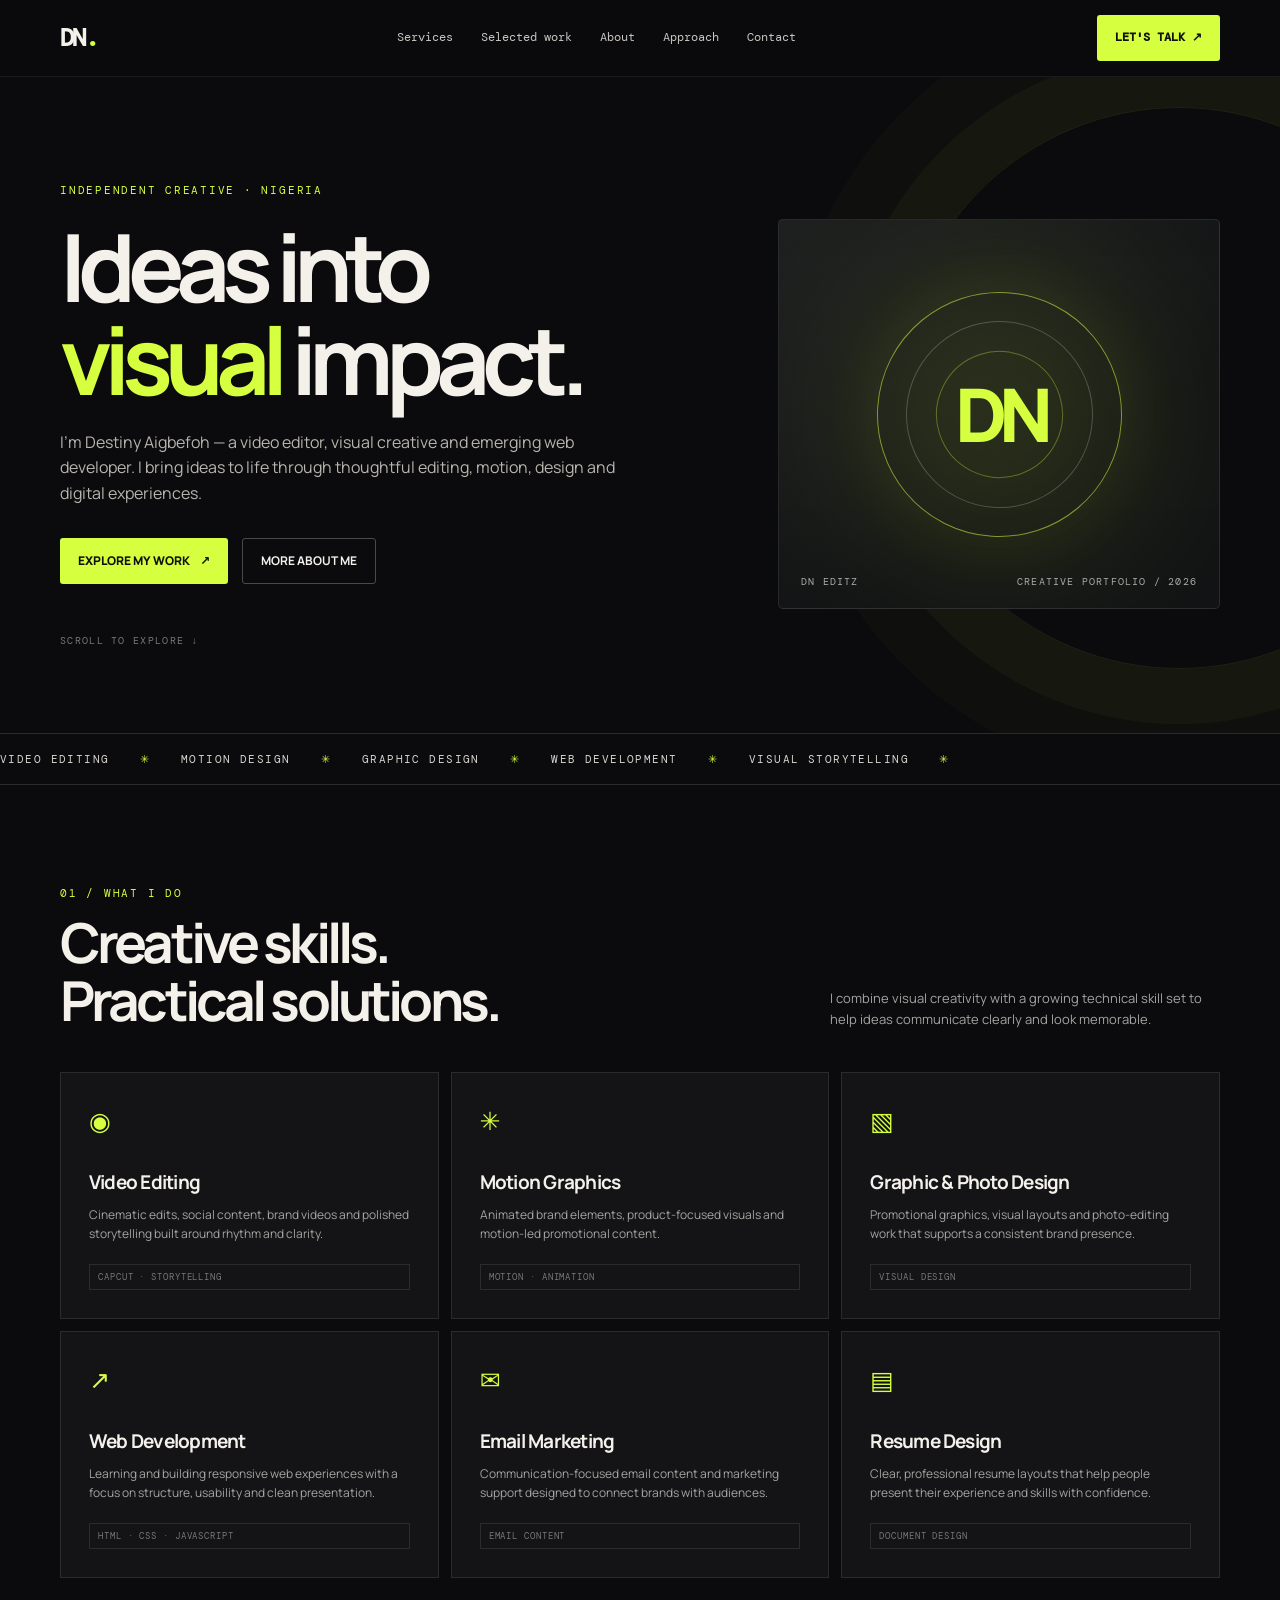
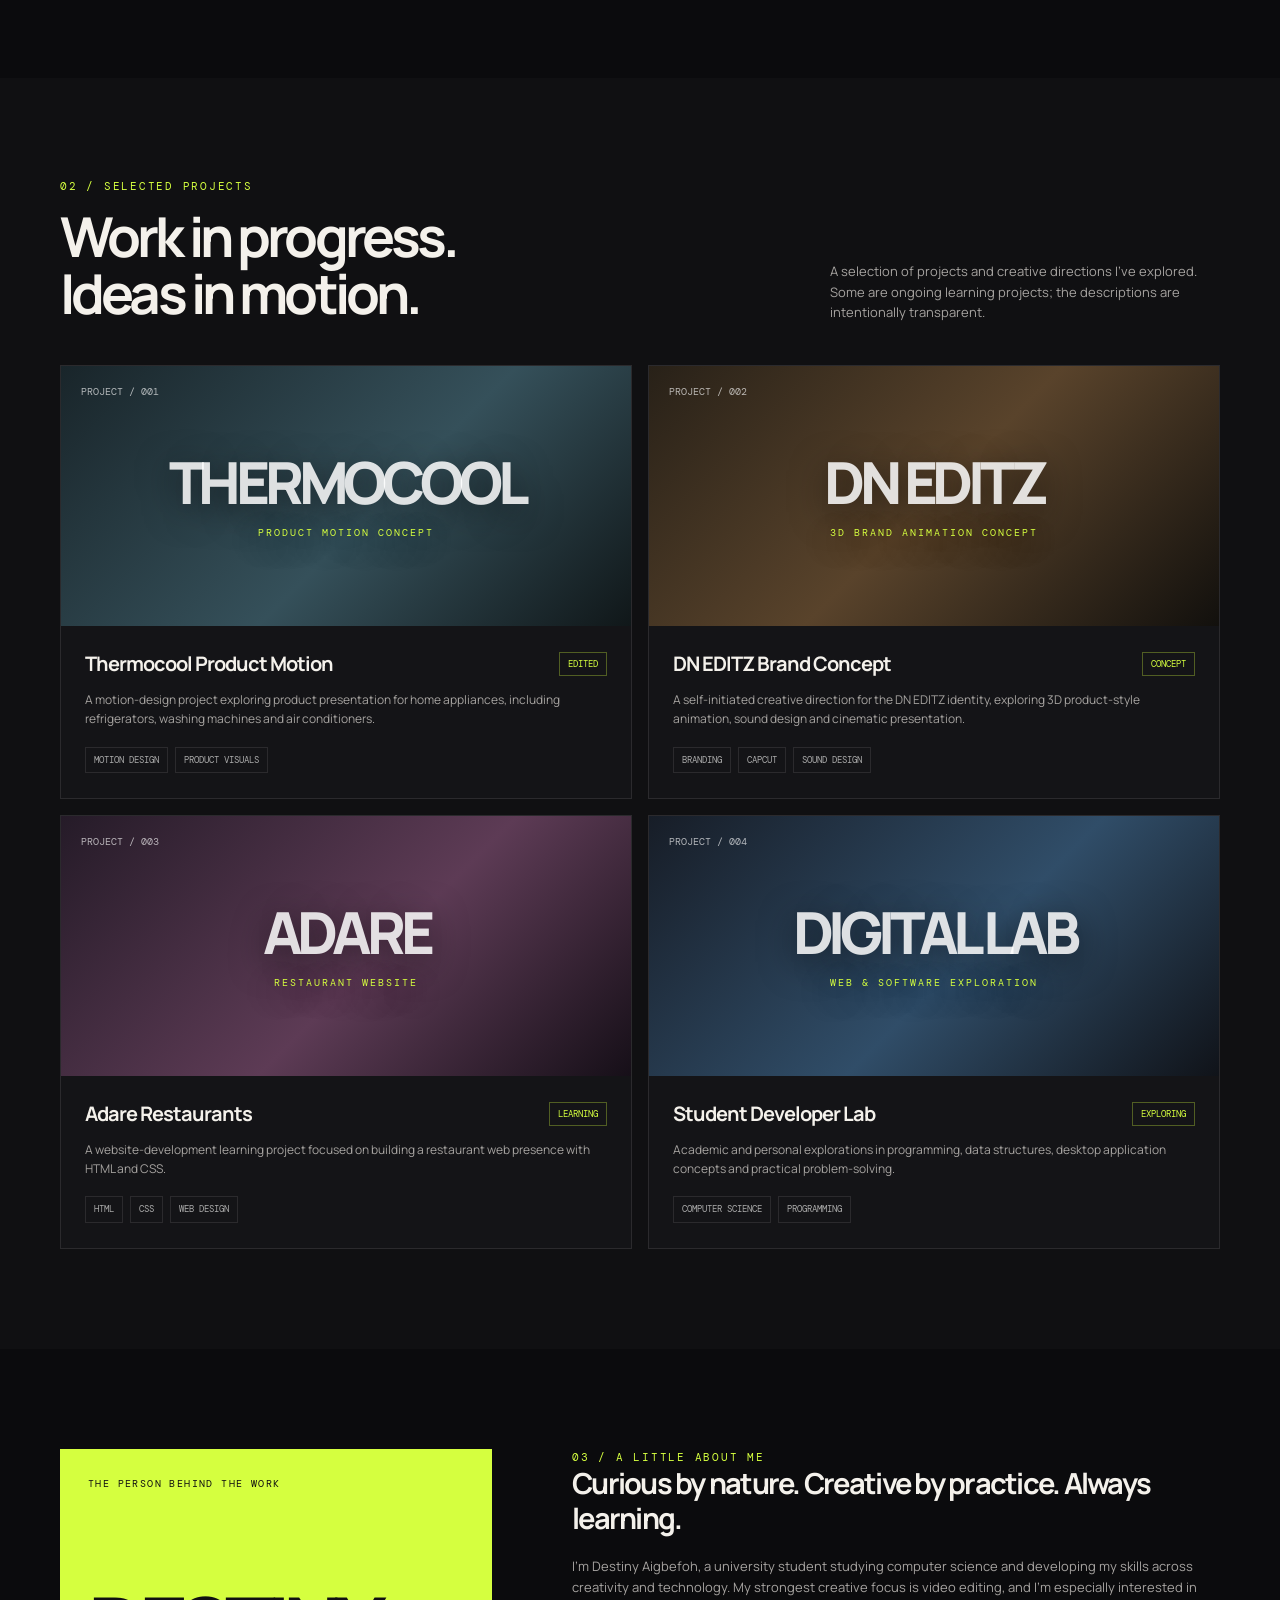
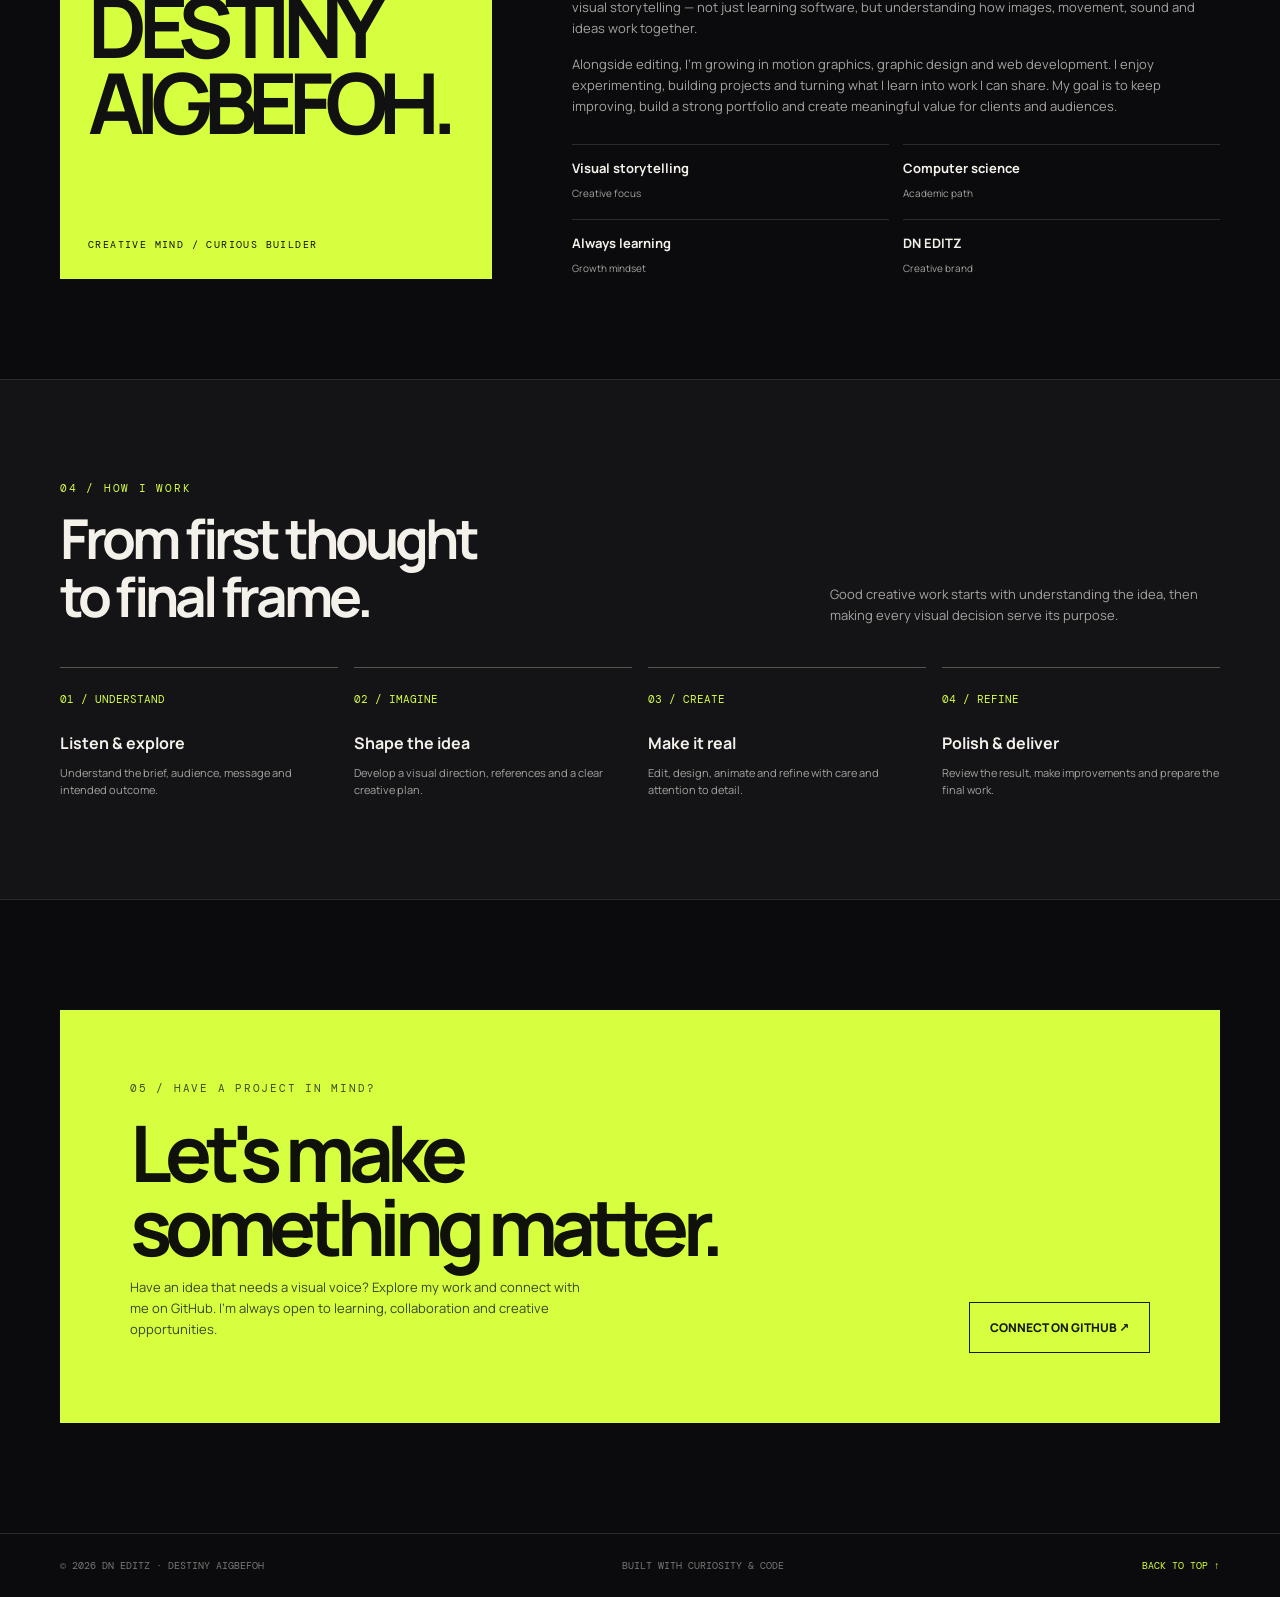
==== portfolio/index.html @ 77ba1b1d "Add DN EDITZ creative portfolio website" ====
<!doctype html>
<html lang="en">
<head>
  <meta charset="utf-8">
  <meta name="viewport" content="width=device-width, initial-scale=1">
  <meta name="theme-color" content="#0b0b0d">
  <meta name="description" content="DN EDITZ — portfolio of Destiny Aigbefoh, creative visual storyteller, video editor, designer and web development learner.">
  <title>DN EDITZ — Creative Portfolio</title>
  <link rel="preconnect" href="https://fonts.googleapis.com">
  <link rel="preconnect" href="https://fonts.gstatic.com" crossorigin>
  <link href="https://fonts.googleapis.com/css2?family=DM+Mono:wght@400;500&family=Manrope:wght@400;500;600;700;800&display=swap" rel="stylesheet">
  <style>
    :root{--bg:#0b0b0d;--panel:#141417;--panel2:#1b1b20;--text:#f4f1eb;--muted:#a6a3a0;--line:#2b2a2d;--accent:#d5ff3f;--orange:#ff754a;--max:1160px}
    *{box-sizing:border-box}html{scroll-behavior:smooth;scroll-padding-top:88px}body{margin:0;background:var(--bg);color:var(--text);font-family:Manrope,system-ui,sans-serif;line-height:1.6}a{color:inherit;text-decoration:none}button{font:inherit}.wrap{width:min(var(--max),calc(100% - 44px));margin:auto}.mono,.eyebrow,.nav a,.tag,.project-no{font-family:"DM Mono",monospace}.eyebrow{font-size:11px;letter-spacing:.16em;text-transform:uppercase;color:var(--accent)}.muted{color:var(--muted)}.topbar{position:sticky;top:0;z-index:20;background:#0b0b0deF;backdrop-filter:blur(16px);border-bottom:1px solid #ffffff12}.nav{height:76px;display:flex;align-items:center;justify-content:space-between}.brand{font-weight:800;letter-spacing:-.07em;font-size:24px}.brand span{color:var(--accent)}.navlinks{display:flex;gap:28px;align-items:center}.navlinks a{font-size:12px;color:#c9c6c1}.navlinks a:hover{color:var(--accent)}.nav-cta,.btn{display:inline-flex;align-items:center;justify-content:center;gap:10px;padding:13px 18px;border-radius:3px;background:var(--accent);color:#10110b;font-size:12px;font-weight:800;transition:.2s}.nav-cta:hover,.btn:hover{transform:translateY(-3px);box-shadow:0 10px 30px #d5ff3f22}.menu{display:none;background:none;color:var(--text);border:1px solid var(--line);padding:8px 11px}
    .hero{padding:105px 0 86px;position:relative;overflow:hidden}.hero:after{content:"";position:absolute;width:560px;height:560px;border:1px solid #d5ff3f18;border-radius:50%;right:-180px;top:30px;box-shadow:0 0 0 55px #d5ff3f08,0 0 0 110px #d5ff3f05;pointer-events:none}.hero-grid{display:grid;grid-template-columns:1.2fr .8fr;gap:55px;align-items:center;position:relative;z-index:1}.hero h1{font-size:clamp(48px,8vw,94px);line-height:.99;letter-spacing:-.085em;margin:20px 0 24px;max-width:760px}.hero h1 em{font-style:normal;color:var(--accent)}.hero-copy{max-width:590px;color:#b8b4ae;font-size:16px}.hero-actions{display:flex;gap:14px;align-items:center;margin-top:32px;flex-wrap:wrap}.btn-ghost{border:1px solid #4a4949;color:var(--text);padding:12px 18px;border-radius:3px;font-size:12px;font-weight:700}.btn-ghost:hover{border-color:var(--accent);color:var(--accent)}.hero-art{min-height:390px;background:linear-gradient(145deg,#1e2020,#121315 65%);border:1px solid #ffffff17;border-radius:5px;position:relative;display:grid;place-items:center;overflow:hidden}.hero-art:before{content:"";position:absolute;width:280px;height:280px;border-radius:50%;background:var(--accent);filter:blur(90px);opacity:.14}.art-ring{width:245px;height:245px;border:1px solid #d5ff3f8a;border-radius:50%;display:grid;place-items:center;transform:rotate(-18deg);box-shadow:0 0 80px #d5ff3f12}.art-ring:before,.art-ring:after{content:"";position:absolute;border:1px solid #ffffff35;border-radius:50%;width:185px;height:185px}.art-ring:after{width:125px;height:125px;border-color:#d5ff3f55}.art-mark{font-size:74px;font-weight:800;letter-spacing:-.12em;color:var(--accent);transform:rotate(18deg)}.art-caption{position:absolute;bottom:20px;left:22px;right:22px;display:flex;justify-content:space-between;font:10px "DM Mono",monospace;color:#aaa;letter-spacing:.12em;text-transform:uppercase}.scroll-note{margin-top:50px;font:10px "DM Mono",monospace;color:#777;letter-spacing:.13em}
    .ticker{border-block:1px solid var(--line);padding:18px 0;overflow:hidden;color:#d8d5ce;font:11px "DM Mono",monospace;letter-spacing:.13em;text-transform:uppercase;white-space:nowrap}.ticker span{color:var(--accent);padding:0 22px}
    section{padding:100px 0}.section-head{display:flex;justify-content:space-between;align-items:end;gap:30px;margin-bottom:42px}.section-head h2{font-size:clamp(34px,5vw,55px);line-height:1.05;letter-spacing:-.07em;margin:12px 0 0}.section-head p{max-width:390px;color:var(--muted);font-size:13px;margin:0}.services{display:grid;grid-template-columns:repeat(3,1fr);gap:12px}.service{background:var(--panel);border:1px solid var(--line);padding:28px;min-height:220px;transition:.25s}.service:hover{border-color:#d5ff3f70;transform:translateY(-4px)}.service-icon{font-size:25px;color:var(--accent)}.service h3{font-size:19px;letter-spacing:-.04em;margin:26px 0 8px}.service p{font-size:12px;color:var(--muted);margin:0}.service .tag{font-size:9px;color:#777;margin-top:20px;display:block;letter-spacing:.1em}
    .work{background:#101012}.projects{display:grid;grid-template-columns:repeat(2,1fr);gap:16px}.project{border:1px solid var(--line);background:var(--panel);overflow:hidden}.project-visual{height:260px;position:relative;display:flex;align-items:center;justify-content:center;overflow:hidden}.project-visual.thermo{background:linear-gradient(135deg,#19252a,#35505a 55%,#101719)}.project-visual.dn{background:linear-gradient(135deg,#282118,#59432b 50%,#12100d)}.project-visual.adare{background:linear-gradient(135deg,#251b28,#5d3b55 55%,#160f18)}.project-visual.motion{background:linear-gradient(135deg,#171d27,#304d68 55%,#101319)}.visual-word{font-size:clamp(30px,5vw,58px);font-weight:800;letter-spacing:-.09em;text-align:center;line-height:1;color:#ffffffd9;text-shadow:0 8px 35px #0008}.visual-word small{display:block;font:10px "DM Mono",monospace;letter-spacing:.2em;margin-top:15px;color:var(--accent)}.project-no{position:absolute;top:18px;left:20px;font-size:10px;color:#ffffffa8}.project-body{padding:22px 24px 25px}.project-top{display:flex;justify-content:space-between;gap:12px;align-items:center}.project h3{font-size:20px;letter-spacing:-.05em;margin:0}.status{font:9px "DM Mono",monospace;color:var(--accent);border:1px solid #d5ff3f50;padding:5px 8px;text-transform:uppercase}.project-body p{color:var(--muted);font-size:12px;margin:10px 0 18px}.project-tags{display:flex;gap:7px;flex-wrap:wrap}.tag{font-size:9px;color:#aaa;border:1px solid var(--line);padding:5px 8px}
    .about-grid{display:grid;grid-template-columns:.8fr 1.2fr;gap:80px}.about-stamp{background:var(--accent);color:#111;min-height:320px;padding:28px;display:flex;flex-direction:column;justify-content:space-between}.about-stamp strong{font-size:clamp(48px,7vw,84px);letter-spacing:-.1em;line-height:.9}.about-stamp span{font:10px "DM Mono",monospace;letter-spacing:.14em}.about-copy h3{font-size:29px;line-height:1.2;letter-spacing:-.06em;margin:0 0 20px}.about-copy p{font-size:13px;color:var(--muted);margin:0 0 15px}.facts{display:grid;grid-template-columns:repeat(2,1fr);gap:14px;margin-top:28px}.fact{border-top:1px solid var(--line);padding-top:13px}.fact strong{display:block;font-size:13px}.fact span{font-size:10px;color:var(--muted)}
    .approach{background:var(--panel);border-block:1px solid var(--line)}.steps{display:grid;grid-template-columns:repeat(4,1fr);gap:16px}.step{border-top:1px solid #565550;padding-top:17px}.step b{font:11px "DM Mono",monospace;color:var(--accent)}.step h3{font-size:16px;margin:20px 0 7px}.step p{font-size:11px;color:var(--muted);margin:0}
    .contact{padding:110px 0}.contact-panel{background:var(--accent);color:#10110b;padding:clamp(28px,6vw,70px);display:flex;justify-content:space-between;gap:35px;align-items:end}.contact-panel .eyebrow{color:#444d20}.contact-panel h2{font-size:clamp(42px,7vw,78px);line-height:.95;letter-spacing:-.085em;margin:18px 0 14px}.contact-panel p{font-size:13px;max-width:450px;color:#3d4328}.contact-link{display:inline-flex;white-space:nowrap;padding:15px 20px;border:1px solid #171a0d;color:#171a0d;font-size:12px;font-weight:800}.contact-link:hover{background:#171a0d;color:var(--accent)}
    footer{border-top:1px solid var(--line);padding:25px 0;color:#777;font:10px "DM Mono",monospace}.footer-inner{display:flex;justify-content:space-between;gap:20px;flex-wrap:wrap}.footer-inner a{color:var(--accent)}
    .reveal{opacity:0;transform:translateY(18px);transition:opacity .65s ease,transform .65s ease}.reveal.visible{opacity:1;transform:none}
    @media(max-width:800px){.hero-grid{grid-template-columns:1fr}.hero-art{min-height:300px}.hero{padding-top:75px}.services{grid-template-columns:repeat(2,1fr)}.about-grid{grid-template-columns:1fr;gap:35px}.about-stamp{min-height:220px}.steps{grid-template-columns:repeat(2,1fr)}.contact-panel{align-items:flex-start;flex-direction:column}.section-head{align-items:flex-start;flex-direction:column}}
    @media(max-width:560px){.wrap{width:min(var(--max),calc(100% - 30px))}.nav{height:66px}.navlinks{display:none;position:absolute;top:66px;left:0;right:0;background:#111114;padding:22px;flex-direction:column;align-items:flex-start;border-bottom:1px solid var(--line)}.navlinks.open{display:flex}.menu{display:block}.nav-cta{display:none}.hero h1{font-size:53px}.hero-art{min-height:260px}.services,.projects{grid-template-columns:1fr}.project-visual{height:220px}.steps{grid-template-columns:1fr 1fr}section{padding:75px 0}.facts{grid-template-columns:1fr 1fr}}
    @media(prefers-reduced-motion:reduce){html{scroll-behavior:auto}.reveal{opacity:1;transform:none;transition:none}*{animation:none!important;transition:none!important}}
  </style>
</head>
<body>
  <header class="topbar">
    <div class="wrap nav">
      <a class="brand" href="#home" aria-label="DN EDITZ home">DN<span>.</span></a>
      <nav class="navlinks" id="navlinks" aria-label="Main navigation">
        <a href="#services">Services</a><a href="#work">Selected work</a><a href="#about">About</a><a href="#approach">Approach</a><a href="#contact">Contact</a>
      </nav>
      <a class="nav-cta" href="#contact">LET'S TALK ↗</a>
      <button class="menu" id="menu" aria-label="Toggle navigation" aria-expanded="false">MENU</button>
    </div>
  </header>
  <main>
    <section class="hero" id="home">
      <div class="wrap">
        <div class="hero-grid">
          <div>
            <div class="eyebrow">Independent creative · Nigeria</div>
            <h1>Ideas into<br><em>visual</em> impact.</h1>
            <p class="hero-copy">I'm Destiny Aigbefoh — a video editor, visual creative and emerging web developer. I bring ideas to life through thoughtful editing, motion, design and digital experiences.</p>
            <div class="hero-actions"><a class="btn" href="#work">EXPLORE MY WORK <span>↗</span></a><a class="btn-ghost" href="#about">MORE ABOUT ME</a></div>
            <div class="scroll-note">SCROLL TO EXPLORE ↓</div>
          </div>
          <div class="hero-art" aria-label="DN EDITZ monogram artwork">
            <div class="art-ring"><div class="art-mark">DN</div></div>
            <div class="art-caption"><span>DN EDITZ</span><span>Creative portfolio / 2026</span></div>
          </div>
        </div>
      </div>
    </section>
    <div class="ticker">VIDEO EDITING <span>✳</span> MOTION DESIGN <span>✳</span> GRAPHIC DESIGN <span>✳</span> WEB DEVELOPMENT <span>✳</span> VISUAL STORYTELLING <span>✳</span></div>
    <section id="services">
      <div class="wrap">
        <div class="section-head reveal"><div><div class="eyebrow">01 / What I do</div><h2>Creative skills.<br>Practical solutions.</h2></div><p>I combine visual creativity with a growing technical skill set to help ideas communicate clearly and look memorable.</p></div>
        <div class="services">
          <article class="service reveal"><div class="service-icon">◉</div><h3>Video Editing</h3><p>Cinematic edits, social content, brand videos and polished storytelling built around rhythm and clarity.</p><span class="tag">CAPCUT · STORYTELLING</span></article>
          <article class="service reveal"><div class="service-icon">✳</div><h3>Motion Graphics</h3><p>Animated brand elements, product-focused visuals and motion-led promotional content.</p><span class="tag">MOTION · ANIMATION</span></article>
          <article class="service reveal"><div class="service-icon">▧</div><h3>Graphic & Photo Design</h3><p>Promotional graphics, visual layouts and photo-editing work that supports a consistent brand presence.</p><span class="tag">VISUAL DESIGN</span></article>
          <article class="service reveal"><div class="service-icon">↗</div><h3>Web Development</h3><p>Learning and building responsive web experiences with a focus on structure, usability and clean presentation.</p><span class="tag">HTML · CSS · JAVASCRIPT</span></article>
          <article class="service reveal"><div class="service-icon">✉</div><h3>Email Marketing</h3><p>Communication-focused email content and marketing support designed to connect brands with audiences.</p><span class="tag">EMAIL CONTENT</span></article>
          <article class="service reveal"><div class="service-icon">▤</div><h3>Resume Design</h3><p>Clear, professional resume layouts that help people present their experience and skills with confidence.</p><span class="tag">DOCUMENT DESIGN</span></article>
        </div>
      </div>
    </section>
    <section class="work" id="work">
      <div class="wrap">
        <div class="section-head reveal"><div><div class="eyebrow">02 / Selected projects</div><h2>Work in progress.<br>Ideas in motion.</h2></div><p>A selection of projects and creative directions I've explored. Some are ongoing learning projects; the descriptions are intentionally transparent.</p></div>
        <div class="projects">
          <article class="project reveal"><div class="project-visual thermo"><span class="project-no">PROJECT / 001</span><div class="visual-word">THERMOCOOL<small>PRODUCT MOTION CONCEPT</small></div></div><div class="project-body"><div class="project-top"><h3>Thermocool Product Motion</h3><span class="status">EDITED</span></div><p>A motion-design project exploring product presentation for home appliances, including refrigerators, washing machines and air conditioners.</p><div class="project-tags"><span class="tag">MOTION DESIGN</span><span class="tag">PRODUCT VISUALS</span></div></div></article>
          <article class="project reveal"><div class="project-visual dn"><span class="project-no">PROJECT / 002</span><div class="visual-word">DN EDITZ<small>3D BRAND ANIMATION CONCEPT</small></div></div><div class="project-body"><div class="project-top"><h3>DN EDITZ Brand Concept</h3><span class="status">CONCEPT</span></div><p>A self-initiated creative direction for the DN EDITZ identity, exploring 3D product-style animation, sound design and cinematic presentation.</p><div class="project-tags"><span class="tag">BRANDING</span><span class="tag">CAPCUT</span><span class="tag">SOUND DESIGN</span></div></div></article>
          <article class="project reveal"><div class="project-visual adare"><span class="project-no">PROJECT / 003</span><div class="visual-word">ADARE<small>RESTAURANT WEBSITE</small></div></div><div class="project-body"><div class="project-top"><h3>Adare Restaurants</h3><span class="status">LEARNING</span></div><p>A website-development learning project focused on building a restaurant web presence with HTML and CSS.</p><div class="project-tags"><span class="tag">HTML</span><span class="tag">CSS</span><span class="tag">WEB DESIGN</span></div></div></article>
          <article class="project reveal"><div class="project-visual motion"><span class="project-no">PROJECT / 004</span><div class="visual-word">DIGITAL LAB<small>WEB & SOFTWARE EXPLORATION</small></div></div><div class="project-body"><div class="project-top"><h3>Student Developer Lab</h3><span class="status">EXPLORING</span></div><p>Academic and personal explorations in programming, data structures, desktop application concepts and practical problem-solving.</p><div class="project-tags"><span class="tag">COMPUTER SCIENCE</span><span class="tag">PROGRAMMING</span></div></div></article>
        </div>
      </div>
    </section>
    <section id="about">
      <div class="wrap about-grid">
        <div class="about-stamp reveal"><span>THE PERSON BEHIND THE WORK</span><strong>DESTINY<br>AIGBEFOH.</strong><span>CREATIVE MIND / CURIOUS BUILDER</span></div>
        <div class="about-copy reveal"><div class="eyebrow">03 / A little about me</div><h3>Curious by nature. Creative by practice. Always learning.</h3><p>I'm Destiny Aigbefoh, a university student studying computer science and developing my skills across creativity and technology. My strongest creative focus is video editing, and I'm especially interested in visual storytelling — not just learning software, but understanding how images, movement, sound and ideas work together.</p><p>Alongside editing, I'm growing in motion graphics, graphic design and web development. I enjoy experimenting, building projects and turning what I learn into work I can share. My goal is to keep improving, build a strong portfolio and create meaningful value for clients and audiences.</p><div class="facts"><div class="fact"><strong>Visual storytelling</strong><span>Creative focus</span></div><div class="fact"><strong>Computer science</strong><span>Academic path</span></div><div class="fact"><strong>Always learning</strong><span>Growth mindset</span></div><div class="fact"><strong>DN EDITZ</strong><span>Creative brand</span></div></div></div>
      </div>
    </section>
    <section class="approach" id="approach">
      <div class="wrap">
        <div class="section-head reveal"><div><div class="eyebrow">04 / How I work</div><h2>From first thought<br>to final frame.</h2></div><p>Good creative work starts with understanding the idea, then making every visual decision serve its purpose.</p></div>
        <div class="steps">
          <div class="step reveal"><b>01 / UNDERSTAND</b><h3>Listen & explore</h3><p>Understand the brief, audience, message and intended outcome.</p></div>
          <div class="step reveal"><b>02 / IMAGINE</b><h3>Shape the idea</h3><p>Develop a visual direction, references and a clear creative plan.</p></div>
          <div class="step reveal"><b>03 / CREATE</b><h3>Make it real</h3><p>Edit, design, animate and refine with care and attention to detail.</p></div>
          <div class="step reveal"><b>04 / REFINE</b><h3>Polish & deliver</h3><p>Review the result, make improvements and prepare the final work.</p></div>
        </div>
      </div>
    </section>
    <section class="contact" id="contact">
      <div class="wrap">
        <div class="contact-panel reveal"><div><div class="eyebrow">05 / Have a project in mind?</div><h2>Let's make<br>something matter.</h2><p>Have an idea that needs a visual voice? Explore my work and connect with me on GitHub. I'm always open to learning, collaboration and creative opportunities.</p></div><a class="contact-link" href="https://github.com/Destiny-A1" target="_blank" rel="noreferrer">CONNECT ON GITHUB ↗</a></div>
      </div>
    </section>
  </main>
  <footer><div class="wrap footer-inner"><span>© <span id="year"></span> DN EDITZ · DESTINY AIGBEFOH</span><span>BUILT WITH CURIOSITY & CODE</span><a href="#home">BACK TO TOP ↑</a></div></footer>
  <script>
    const menu = document.getElementById('menu');
    const nav = document.getElementById('navlinks');
    menu.addEventListener('click', () => {
      const open = nav.classList.toggle('open');
      menu.setAttribute('aria-expanded', String(open));
    });
    nav.querySelectorAll('a').forEach(link => link.addEventListener('click', () => {
      nav.classList.remove('open');
      menu.setAttribute('aria-expanded', 'false');
    }));
    document.getElementById('year').textContent = new Date().getFullYear();
    const observer = new IntersectionObserver(entries => {
      entries.forEach(entry => {
        if (entry.isIntersecting) {
          entry.target.classList.add('visible');
          observer.unobserve(entry.target);
        }
      });
    }, {threshold: 0.12});
    document.querySelectorAll('.reveal').forEach(el => observer.observe(el));
  </script>
</body>
</html>
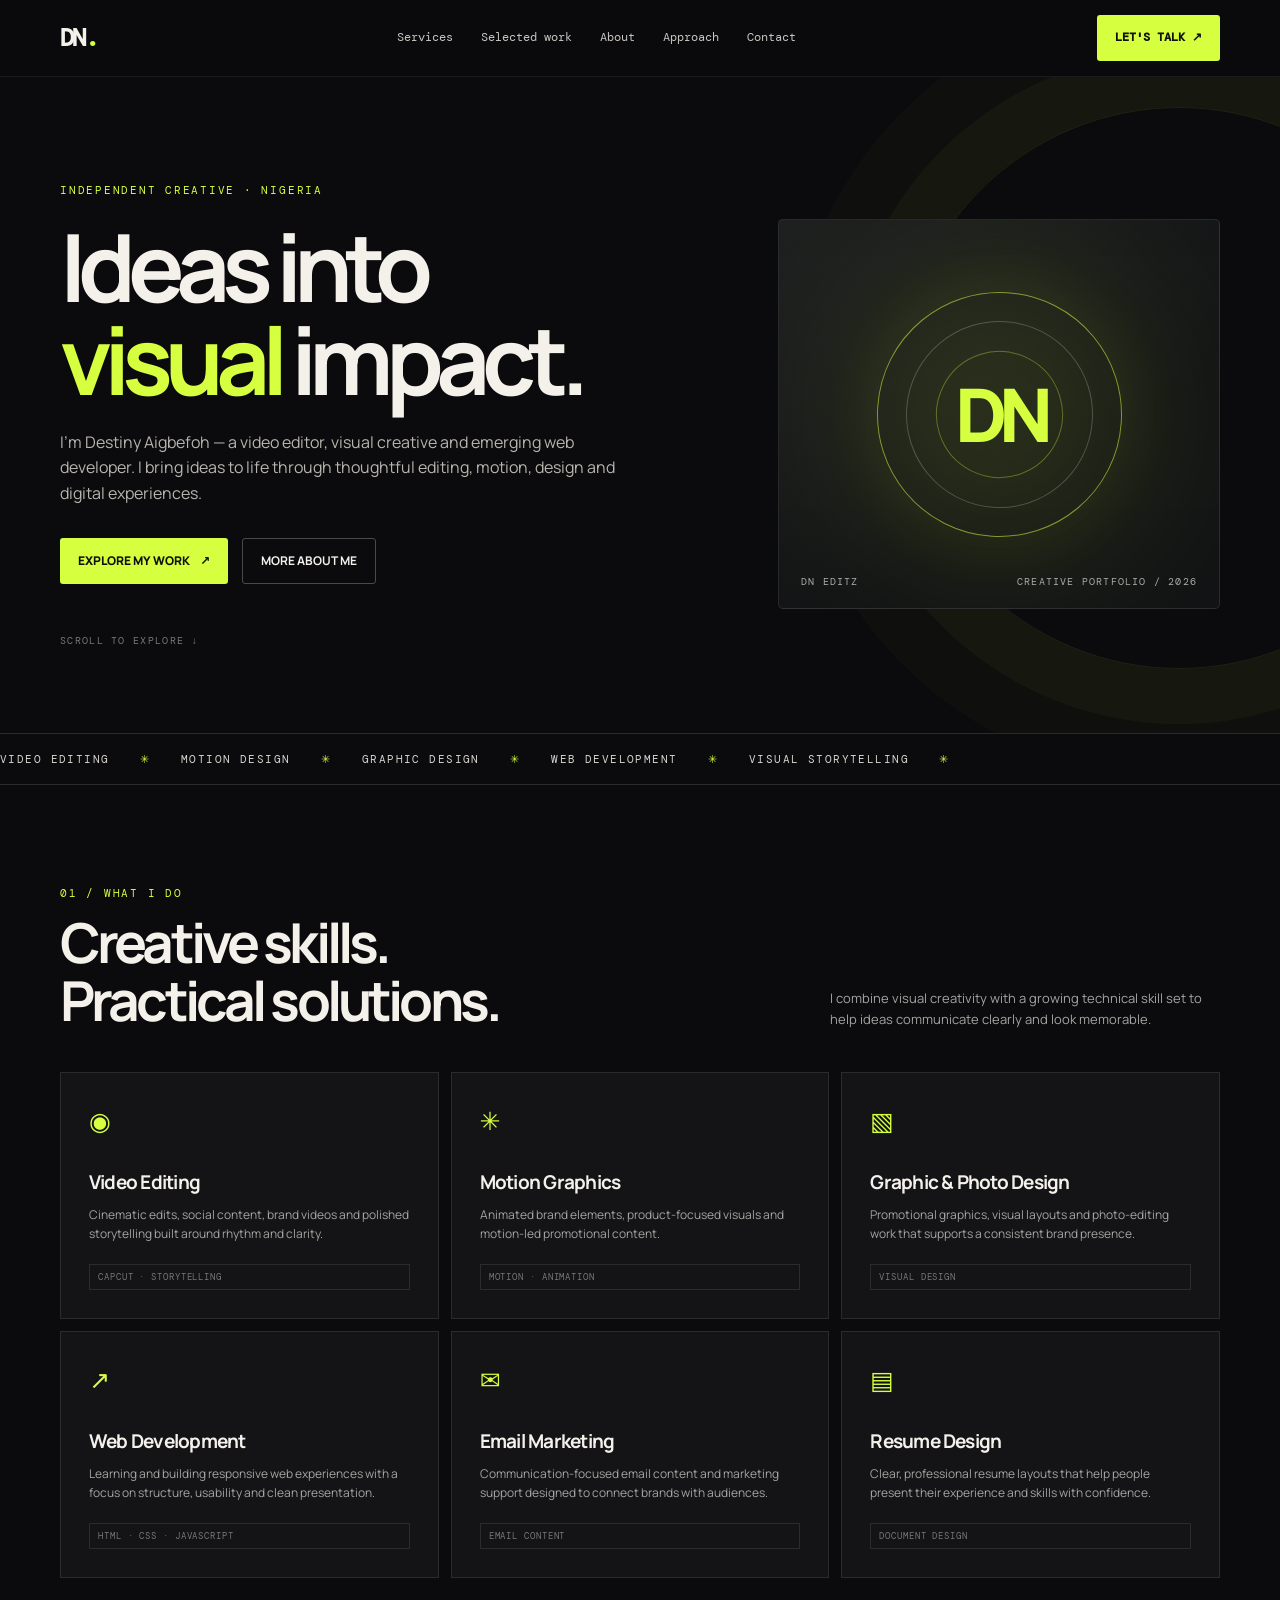
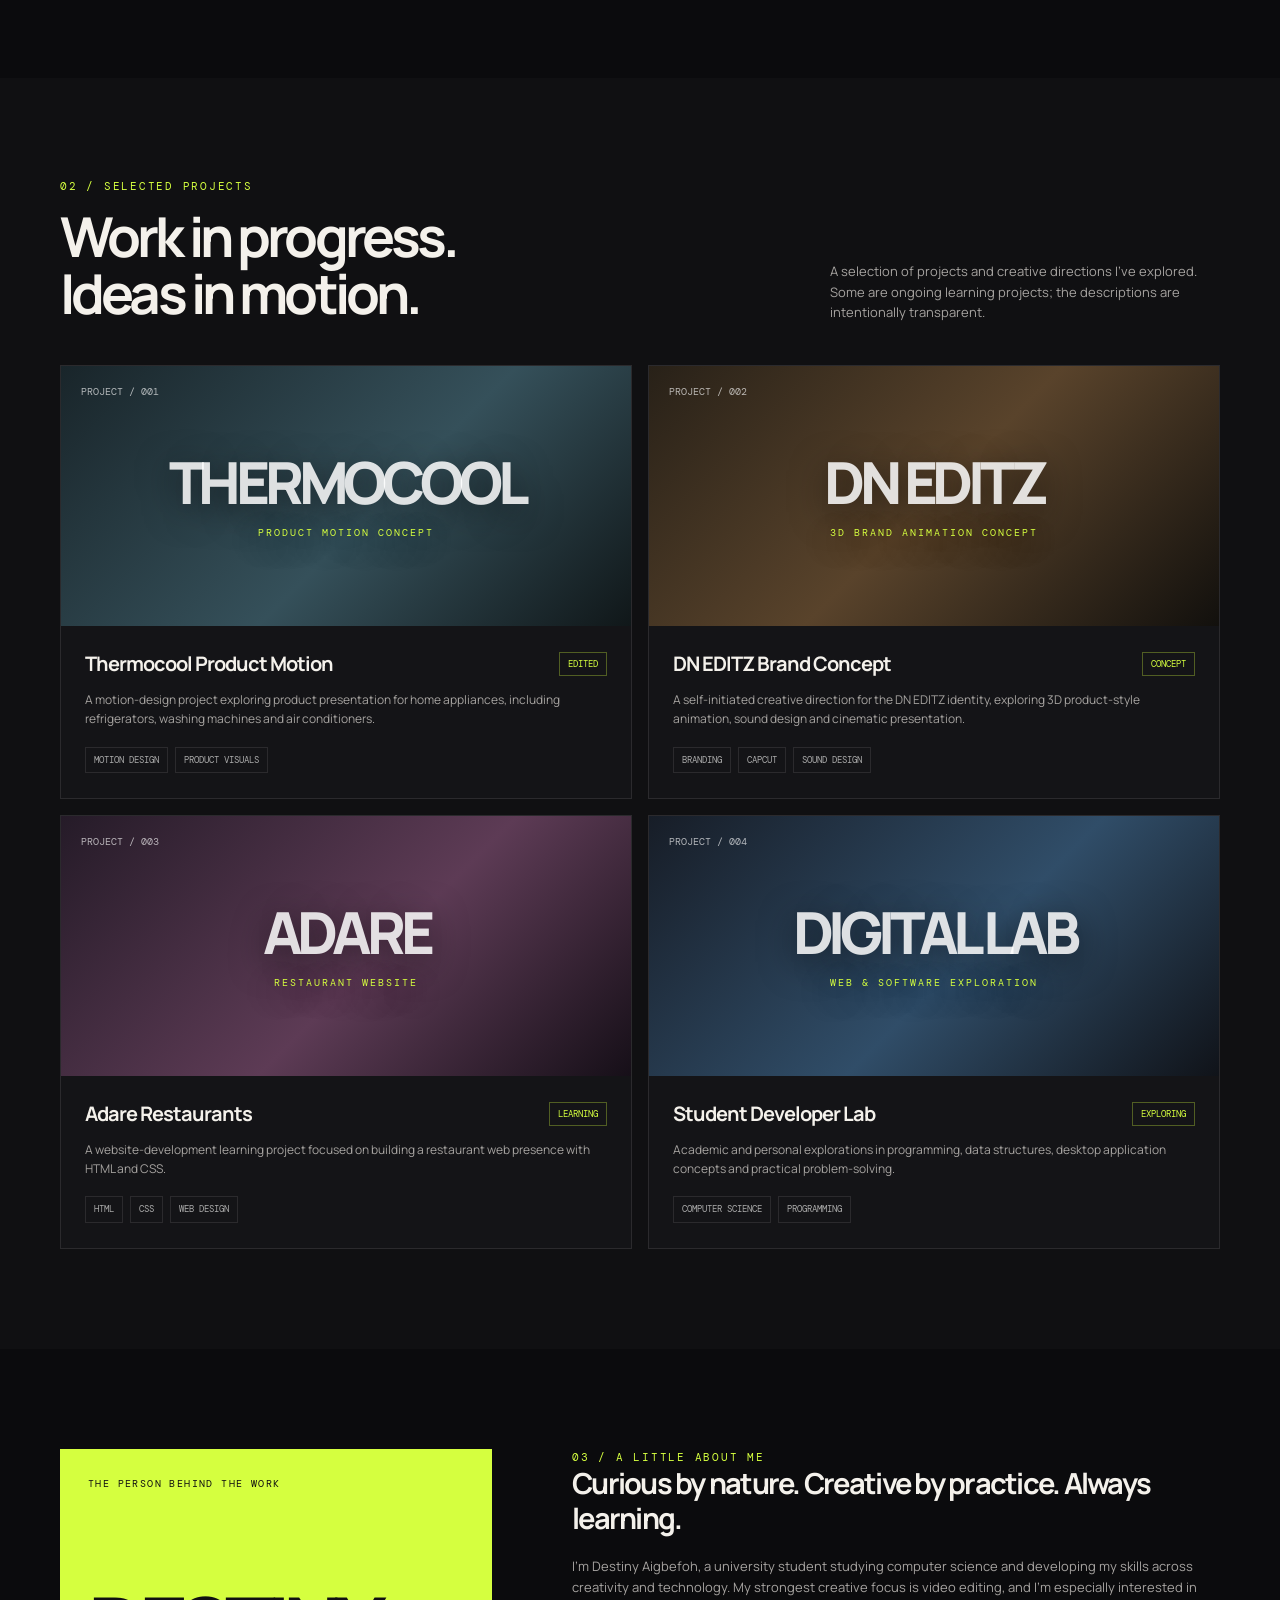
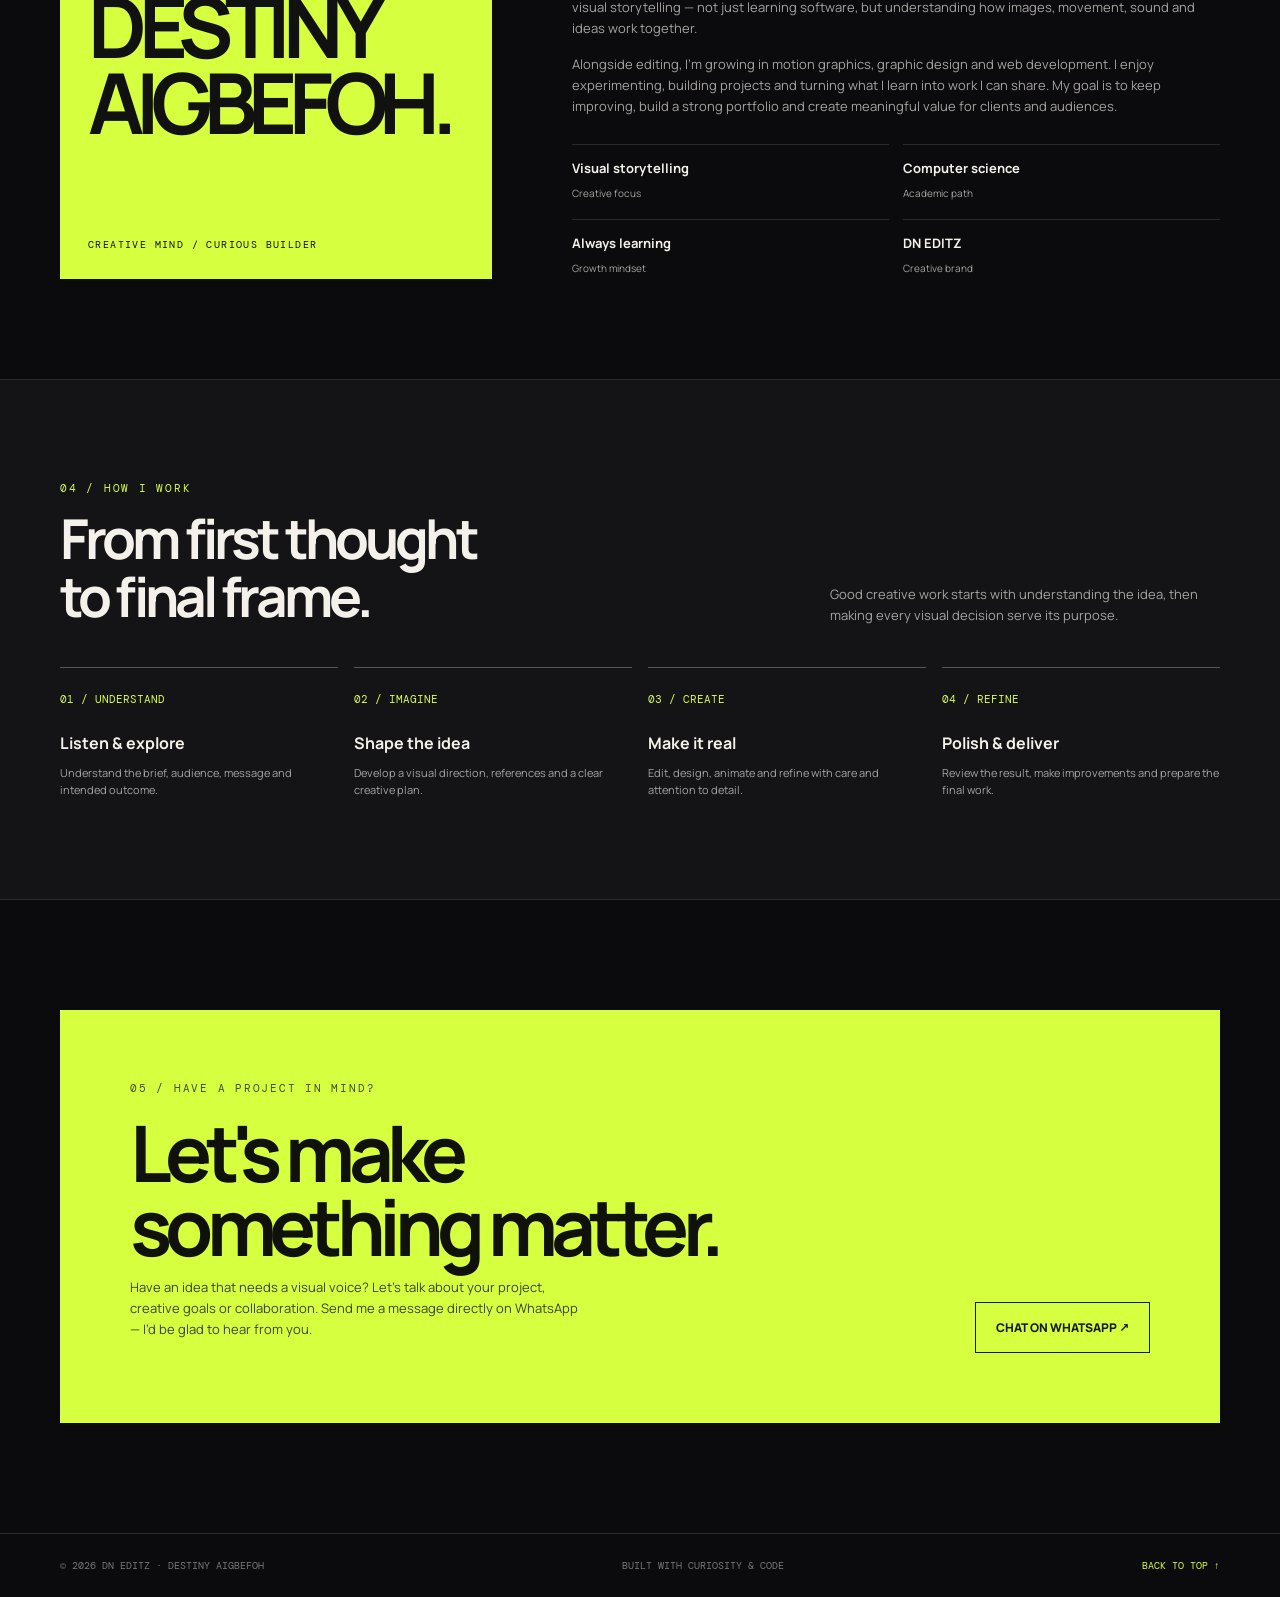
==== commit 760b4d0d: "Connect portfolio contact section to WhatsApp" ====
--- a/portfolio/index.html
+++ b/portfolio/index.html
@@ -99,7 +99,7 @@
     </section>
     <section class="contact" id="contact">
       <div class="wrap">
-        <div class="contact-panel reveal"><div><div class="eyebrow">05 / Have a project in mind?</div><h2>Let's make<br>something matter.</h2><p>Have an idea that needs a visual voice? Explore my work and connect with me on GitHub. I'm always open to learning, collaboration and creative opportunities.</p></div><a class="contact-link" href="https://github.com/Destiny-A1" target="_blank" rel="noreferrer">CONNECT ON GITHUB ↗</a></div>
+        <div class="contact-panel reveal"><div><div class="eyebrow">05 / Have a project in mind?</div><h2>Let's make<br>something matter.</h2><p>Have an idea that needs a visual voice? Let’s talk about your project, creative goals or collaboration. Send me a message directly on WhatsApp — I’d be glad to hear from you.</p></div><a class="contact-link" href="https://wa.me/2348146274017" target="_blank" rel="noopener noreferrer">CHAT ON WHATSAPP ↗</a></div>
       </div>
     </section>
   </main>
